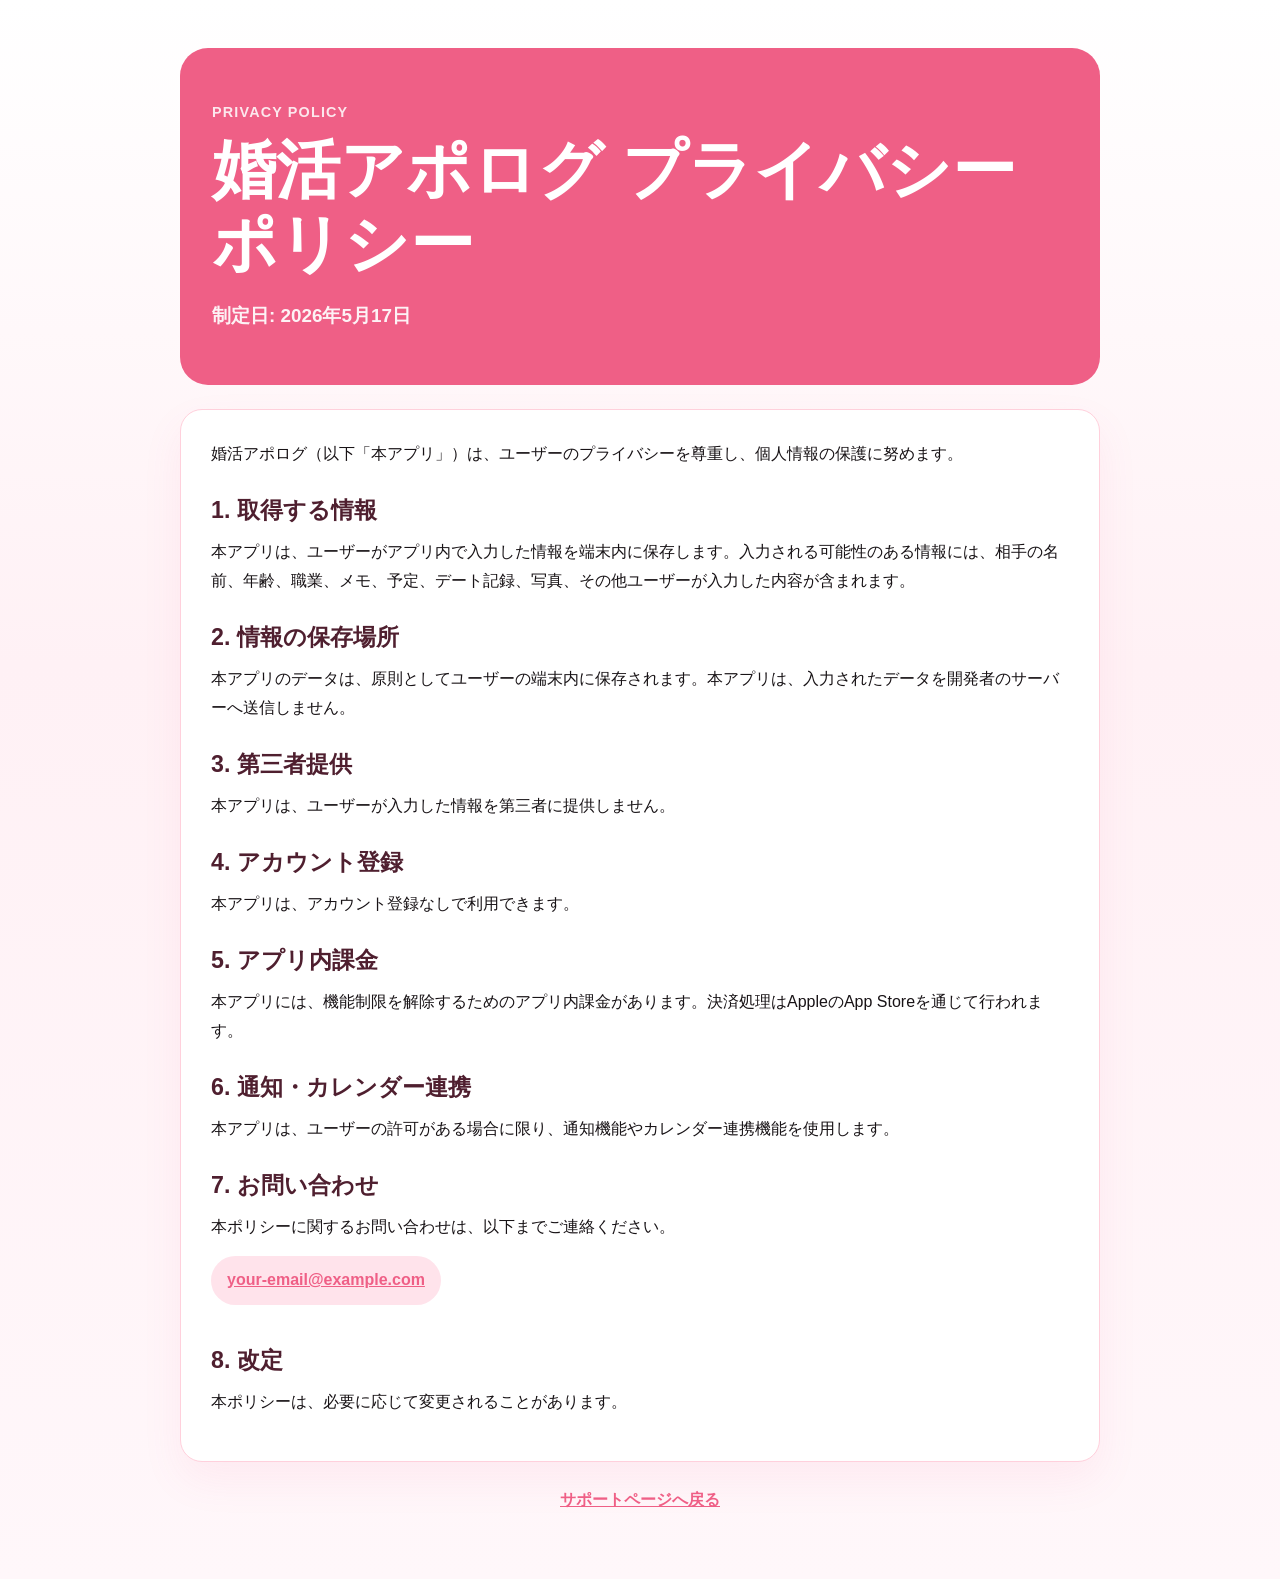
==== privacy.html @ 40fb6178 "Add files via upload Add support pages" ====
<!doctype html>
<html lang="ja">
<head>
  <meta charset="utf-8">
  <meta name="viewport" content="width=device-width, initial-scale=1">
  <title>婚活アポログ プライバシーポリシー</title>
  <meta name="description" content="婚活アポログのプライバシーポリシーです。">
  <link rel="stylesheet" href="./styles.css">
</head>
<body>
  <main class="page">
    <section class="hero">
      <p class="eyebrow">Privacy Policy</p>
      <h1>婚活アポログ プライバシーポリシー</h1>
      <p class="lead">制定日: 2026年5月17日</p>
    </section>

    <section class="section policy">
      <p>婚活アポログ（以下「本アプリ」）は、ユーザーのプライバシーを尊重し、個人情報の保護に努めます。</p>

      <h2>1. 取得する情報</h2>
      <p>本アプリは、ユーザーがアプリ内で入力した情報を端末内に保存します。入力される可能性のある情報には、相手の名前、年齢、職業、メモ、予定、デート記録、写真、その他ユーザーが入力した内容が含まれます。</p>

      <h2>2. 情報の保存場所</h2>
      <p>本アプリのデータは、原則としてユーザーの端末内に保存されます。本アプリは、入力されたデータを開発者のサーバーへ送信しません。</p>

      <h2>3. 第三者提供</h2>
      <p>本アプリは、ユーザーが入力した情報を第三者に提供しません。</p>

      <h2>4. アカウント登録</h2>
      <p>本アプリは、アカウント登録なしで利用できます。</p>

      <h2>5. アプリ内課金</h2>
      <p>本アプリには、機能制限を解除するためのアプリ内課金があります。決済処理はAppleのApp Storeを通じて行われます。</p>

      <h2>6. 通知・カレンダー連携</h2>
      <p>本アプリは、ユーザーの許可がある場合に限り、通知機能やカレンダー連携機能を使用します。</p>

      <h2>7. お問い合わせ</h2>
      <p>本ポリシーに関するお問い合わせは、以下までご連絡ください。</p>
      <p class="contact"><a href="mailto:your-email@example.com">your-email@example.com</a></p>

      <h2>8. 改定</h2>
      <p>本ポリシーは、必要に応じて変更されることがあります。</p>
    </section>

    <p class="back"><a href="./index.html">サポートページへ戻る</a></p>
  </main>
</body>
</html>
---- styles.css ----
:root {
  color-scheme: light;
  --accent: #ef5f86;
  --accent-dark: #4f1f2f;
  --bg: #fff1f5;
  --panel: #ffffff;
  --text: #181316;
  --muted: #6f666a;
  --line: #ffd0dc;
}

* {
  box-sizing: border-box;
}

body {
  margin: 0;
  font-family: -apple-system, BlinkMacSystemFont, "Hiragino Sans", "Yu Gothic", "Noto Sans JP", sans-serif;
  background: linear-gradient(180deg, #fff 0%, var(--bg) 42%, #fff7fa 100%);
  color: var(--text);
  line-height: 1.8;
}

a {
  color: var(--accent);
  font-weight: 700;
}

.page {
  width: min(920px, calc(100% - 32px));
  margin: 0 auto;
  padding: 48px 0 64px;
}

.hero {
  padding: 52px 32px;
  border-radius: 28px;
  background: var(--accent);
  color: white;
}

.eyebrow {
  margin: 0 0 8px;
  font-size: 0.9rem;
  font-weight: 800;
  letter-spacing: 0.08em;
  text-transform: uppercase;
  opacity: 0.85;
}

h1 {
  margin: 0;
  font-size: clamp(2rem, 7vw, 4rem);
  line-height: 1.15;
}

.lead {
  max-width: 680px;
  margin: 18px 0 0;
  font-size: 1.18rem;
  font-weight: 700;
  opacity: 0.92;
}

.section {
  margin-top: 24px;
  padding: 30px;
  border: 1px solid var(--line);
  border-radius: 22px;
  background: var(--panel);
  box-shadow: 0 18px 40px rgba(239, 95, 134, 0.08);
}

h2 {
  margin: 0 0 12px;
  color: var(--accent-dark);
  font-size: 1.45rem;
  line-height: 1.35;
}

h3 {
  margin: 0 0 4px;
  color: var(--accent-dark);
}

p {
  margin: 0 0 14px;
}

ul {
  margin: 8px 0 0;
  padding-left: 1.4rem;
}

.contact {
  display: inline-block;
  padding: 10px 16px;
  border-radius: 999px;
  background: #ffe3eb;
}

.features {
  display: grid;
  grid-template-columns: repeat(3, 1fr);
  gap: 14px;
  margin-top: 18px;
}

.features > div {
  padding: 18px;
  border-radius: 18px;
  background: #fff5f8;
}

.button {
  display: inline-block;
  padding: 12px 18px;
  border-radius: 999px;
  background: var(--accent);
  color: white;
  text-decoration: none;
}

.policy h2 {
  margin-top: 26px;
}

.back {
  margin: 24px 0 0;
  text-align: center;
}

@media (max-width: 720px) {
  .page {
    padding-top: 24px;
  }

  .hero,
  .section {
    padding: 24px;
  }

  .features {
    grid-template-columns: 1fr;
  }
}
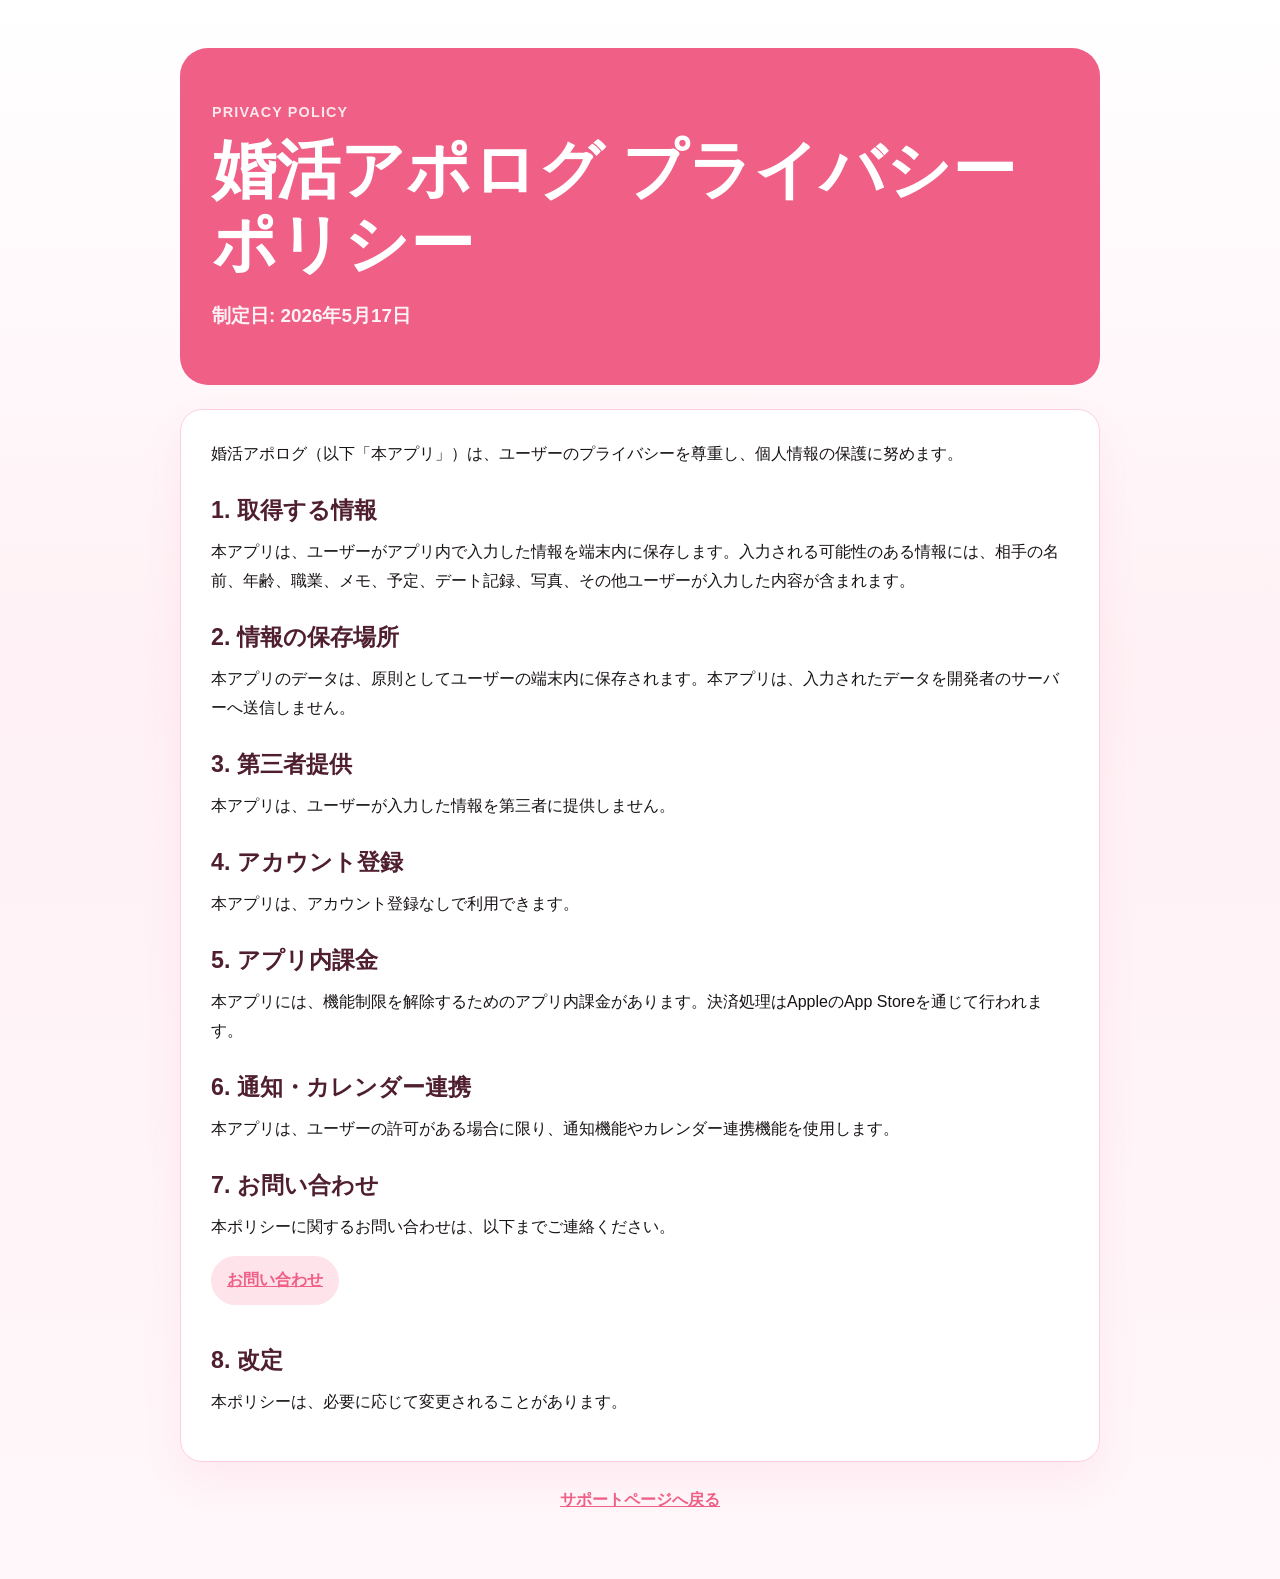
==== commit 7ba6b2d8: "Update privacy.html" ====
--- a/privacy.html
+++ b/privacy.html
@@ -38,7 +38,7 @@
 
       <h2>7. お問い合わせ</h2>
       <p>本ポリシーに関するお問い合わせは、以下までご連絡ください。</p>
-      <p class="contact"><a href="mailto:your-email@example.com">your-email@example.com</a></p>
+      <p class="contact"><a href="mailto:mailerdenight@gmail.com">お問い合わせ</a></p>
 
       <h2>8. 改定</h2>
       <p>本ポリシーは、必要に応じて変更されることがあります。</p>
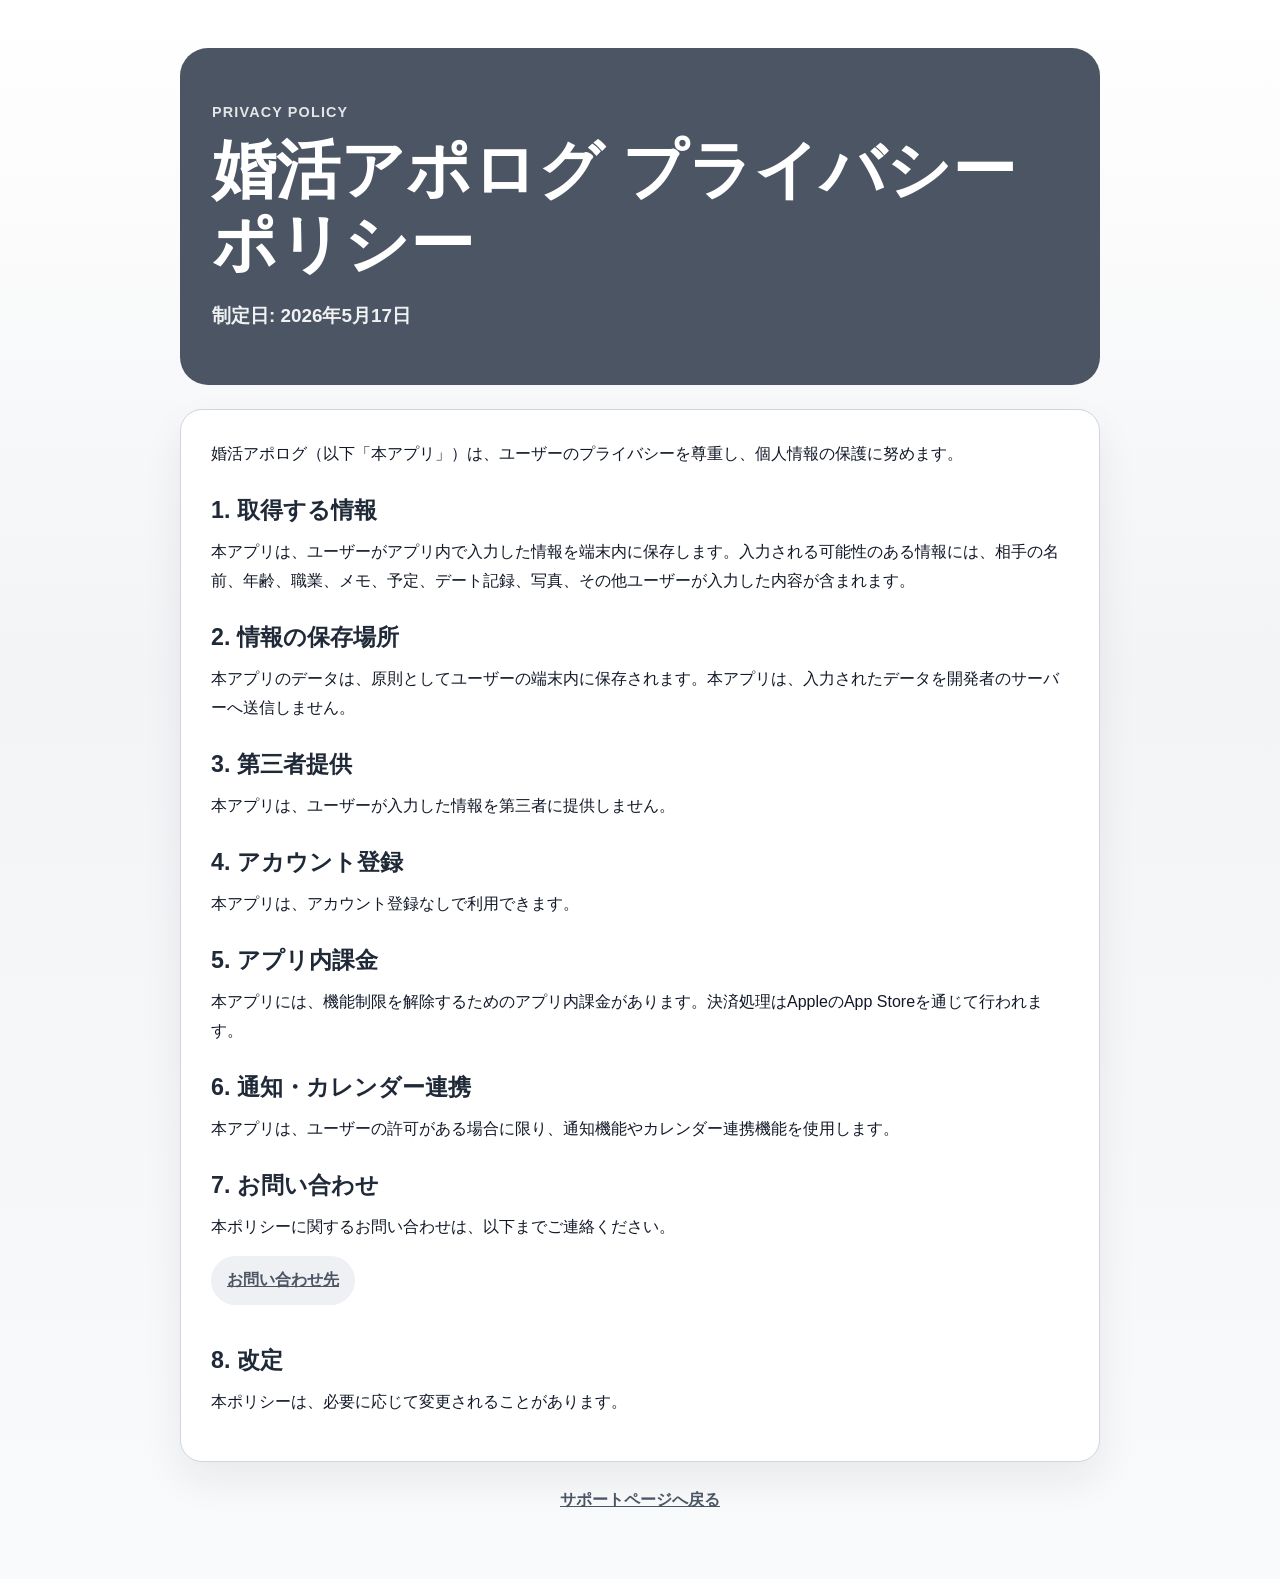
==== commit 1b3346e3: "Update contact link text in privacy policy" ====
--- a/privacy.html
+++ b/privacy.html
@@ -38,7 +38,7 @@
 
       <h2>7. お問い合わせ</h2>
       <p>本ポリシーに関するお問い合わせは、以下までご連絡ください。</p>
-      <p class="contact"><a href="mailto:mailerdenight@gmail.com">お問い合わせ</a></p>
+      <p class="contact"><a href="mailto:mailerdenight@gmail.com">お問い合わせ先</a></p>
 
       <h2>8. 改定</h2>
       <p>本ポリシーは、必要に応じて変更されることがあります。</p>
--- a/styles.css
+++ b/styles.css
@@ -1,12 +1,12 @@
 :root {
   color-scheme: light;
-  --accent: #ef5f86;
-  --accent-dark: #4f1f2f;
-  --bg: #fff1f5;
+  --accent: #4b5563;
+  --accent-dark: #1f2937;
+  --bg: #f3f4f6;
   --panel: #ffffff;
-  --text: #181316;
-  --muted: #6f666a;
-  --line: #ffd0dc;
+  --text: #111827;
+  --muted: #6b7280;
+  --line: #d1d5db;
 }
 
 * {
@@ -16,7 +16,7 @@
 body {
   margin: 0;
   font-family: -apple-system, BlinkMacSystemFont, "Hiragino Sans", "Yu Gothic", "Noto Sans JP", sans-serif;
-  background: linear-gradient(180deg, #fff 0%, var(--bg) 42%, #fff7fa 100%);
+  background: linear-gradient(180deg, #fff 0%, var(--bg) 42%, #f9fafb 100%);
   color: var(--text);
   line-height: 1.8;
 }
@@ -68,7 +68,7 @@
   border: 1px solid var(--line);
   border-radius: 22px;
   background: var(--panel);
-  box-shadow: 0 18px 40px rgba(239, 95, 134, 0.08);
+  box-shadow: 0 18px 40px rgba(17, 24, 39, 0.07);
 }
 
 h2 {
@@ -96,7 +96,7 @@
   display: inline-block;
   padding: 10px 16px;
   border-radius: 999px;
-  background: #ffe3eb;
+  background: #eef0f3;
 }
 
 .features {
@@ -109,7 +109,7 @@
 .features > div {
   padding: 18px;
   border-radius: 18px;
-  background: #fff5f8;
+  background: #f8fafc;
 }
 
 .button {
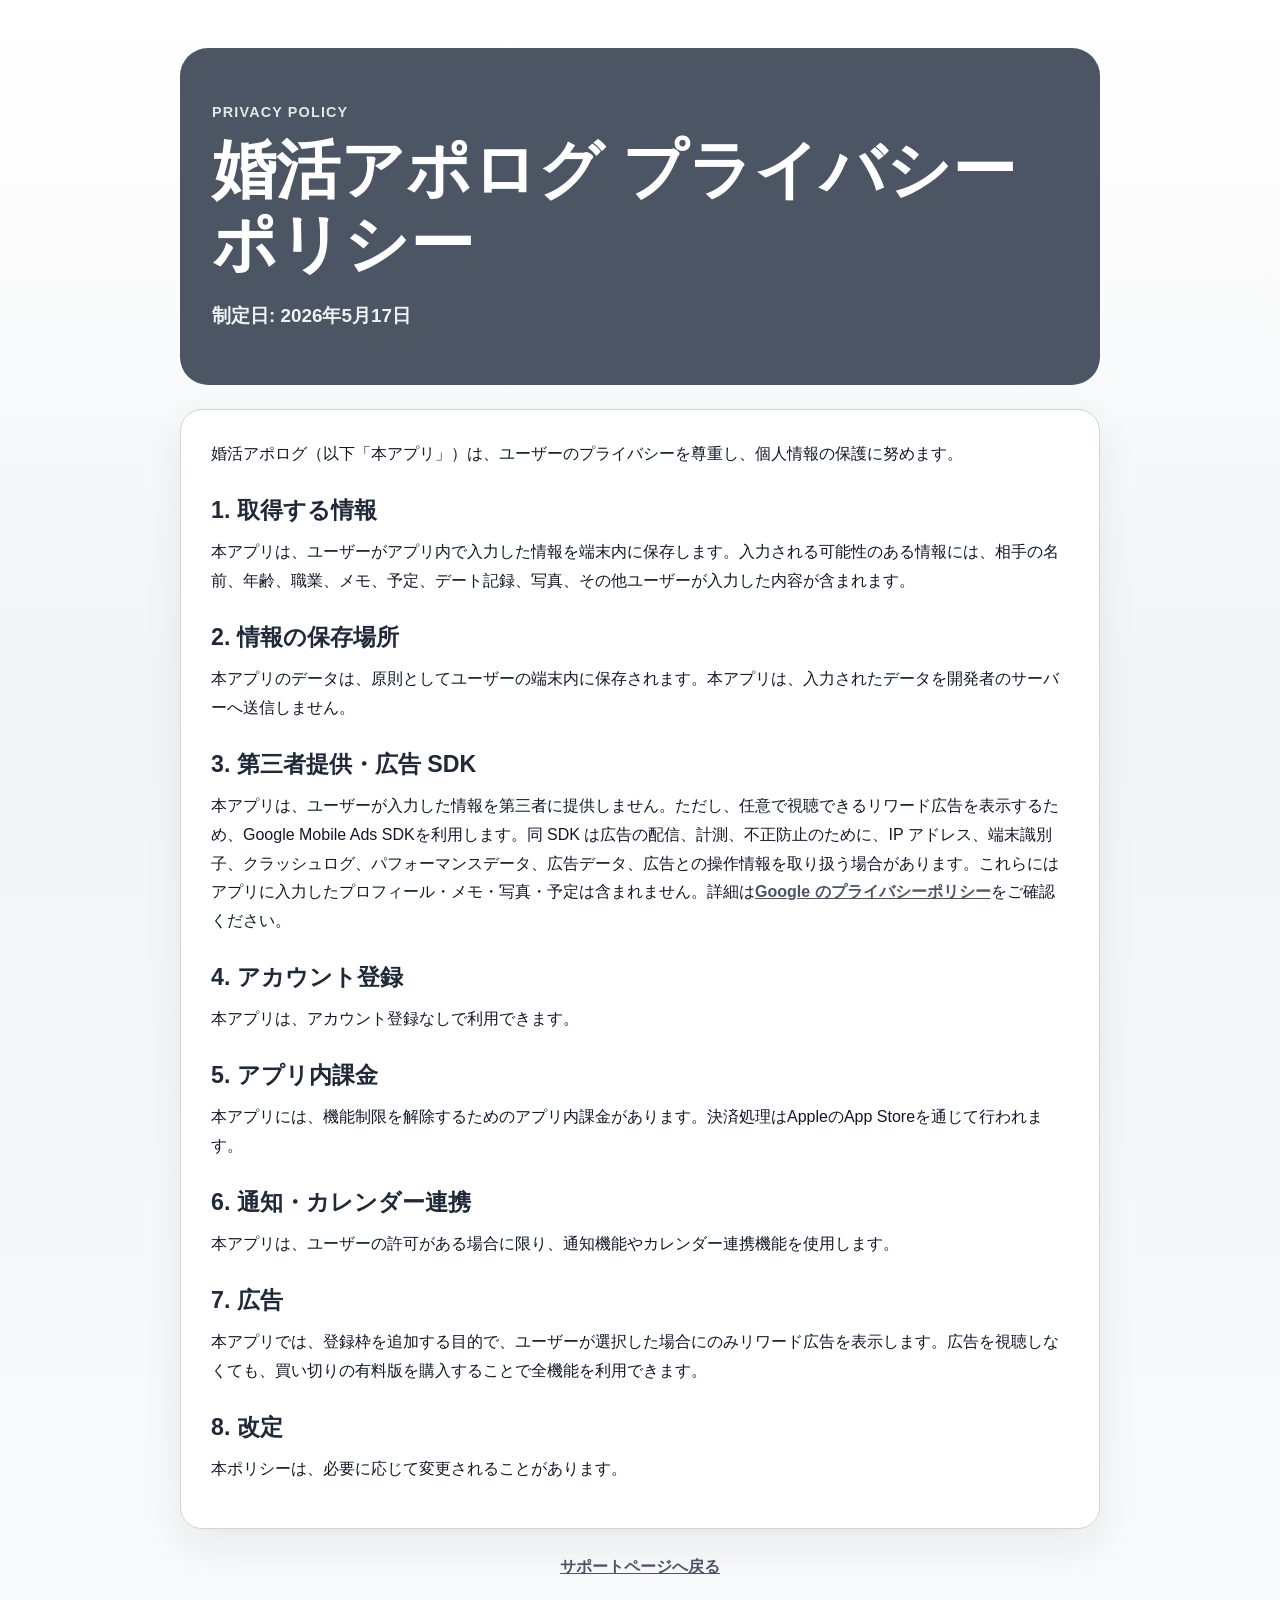
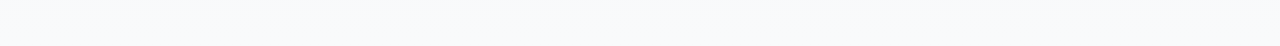
==== commit 56df8442: "Update privacy policy for rewarded ads" ====
--- a/privacy.html
+++ b/privacy.html
@@ -24,8 +24,8 @@
       <h2>2. 情報の保存場所</h2>
       <p>本アプリのデータは、原則としてユーザーの端末内に保存されます。本アプリは、入力されたデータを開発者のサーバーへ送信しません。</p>
 
-      <h2>3. 第三者提供</h2>
-      <p>本アプリは、ユーザーが入力した情報を第三者に提供しません。</p>
+      <h2>3. 第三者提供・広告 SDK</h2>
+      <p>本アプリは、ユーザーが入力した情報を第三者に提供しません。ただし、任意で視聴できるリワード広告を表示するため、Google Mobile Ads SDKを利用します。同 SDK は広告の配信、計測、不正防止のために、IP アドレス、端末識別子、クラッシュログ、パフォーマンスデータ、広告データ、広告との操作情報を取り扱う場合があります。これらにはアプリに入力したプロフィール・メモ・写真・予定は含まれません。詳細は<a href="https://policies.google.com/privacy">Google のプライバシーポリシー</a>をご確認ください。</p>
 
       <h2>4. アカウント登録</h2>
       <p>本アプリは、アカウント登録なしで利用できます。</p>
@@ -36,9 +36,8 @@
       <h2>6. 通知・カレンダー連携</h2>
       <p>本アプリは、ユーザーの許可がある場合に限り、通知機能やカレンダー連携機能を使用します。</p>
 
-      <h2>7. お問い合わせ</h2>
-      <p>本ポリシーに関するお問い合わせは、以下までご連絡ください。</p>
-      <p class="contact"><a href="mailto:mailerdenight@gmail.com">お問い合わせ先</a></p>
+      <h2>7. 広告</h2>
+      <p>本アプリでは、登録枠を追加する目的で、ユーザーが選択した場合にのみリワード広告を表示します。広告を視聴しなくても、買い切りの有料版を購入することで全機能を利用できます。</p>
 
       <h2>8. 改定</h2>
       <p>本ポリシーは、必要に応じて変更されることがあります。</p>
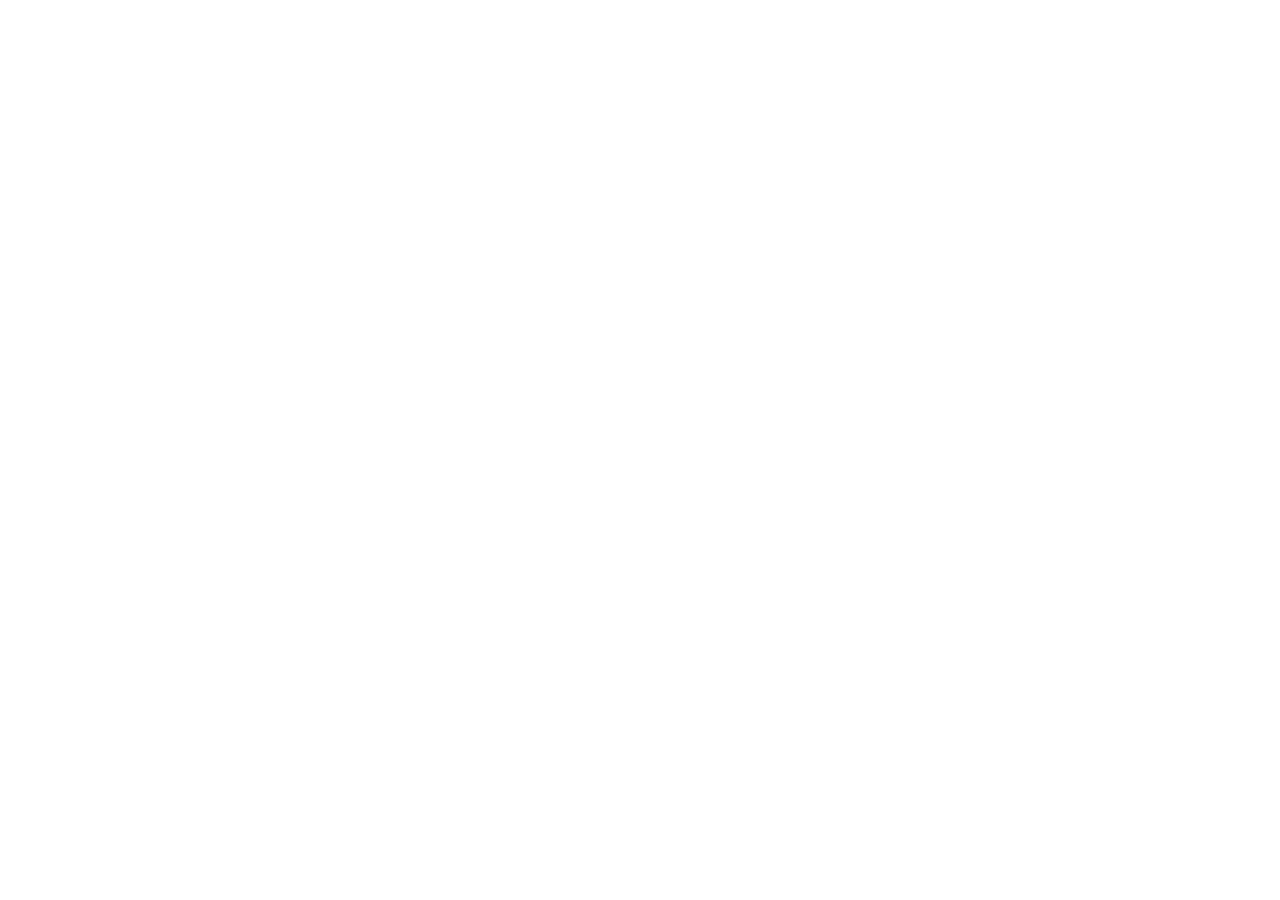
==== commit acc3d1c9: "Move website content to central app site and redirect legacy URLs" ====
--- a/privacy.html
+++ b/privacy.html
@@ -1,49 +1 @@
-<!doctype html>
-<html lang="ja">
-<head>
-  <meta charset="utf-8">
-  <meta name="viewport" content="width=device-width, initial-scale=1">
-  <title>婚活アポログ プライバシーポリシー</title>
-  <meta name="description" content="婚活アポログのプライバシーポリシーです。">
-  <link rel="stylesheet" href="./styles.css">
-</head>
-<body>
-  <main class="page">
-    <section class="hero">
-      <p class="eyebrow">Privacy Policy</p>
-      <h1>婚活アポログ プライバシーポリシー</h1>
-      <p class="lead">制定日: 2026年5月17日</p>
-    </section>
-
-    <section class="section policy">
-      <p>婚活アポログ（以下「本アプリ」）は、ユーザーのプライバシーを尊重し、個人情報の保護に努めます。</p>
-
-      <h2>1. 取得する情報</h2>
-      <p>本アプリは、ユーザーがアプリ内で入力した情報を端末内に保存します。入力される可能性のある情報には、相手の名前、年齢、職業、メモ、予定、デート記録、写真、その他ユーザーが入力した内容が含まれます。</p>
-
-      <h2>2. 情報の保存場所</h2>
-      <p>本アプリのデータは、原則としてユーザーの端末内に保存されます。本アプリは、入力されたデータを開発者のサーバーへ送信しません。</p>
-
-      <h2>3. 第三者提供・広告 SDK</h2>
-      <p>本アプリは、ユーザーが入力した情報を第三者に提供しません。ただし、任意で視聴できるリワード広告を表示するため、Google Mobile Ads SDKを利用します。同 SDK は広告の配信、計測、不正防止のために、IP アドレス、端末識別子、クラッシュログ、パフォーマンスデータ、広告データ、広告との操作情報を取り扱う場合があります。これらにはアプリに入力したプロフィール・メモ・写真・予定は含まれません。詳細は<a href="https://policies.google.com/privacy">Google のプライバシーポリシー</a>をご確認ください。</p>
-
-      <h2>4. アカウント登録</h2>
-      <p>本アプリは、アカウント登録なしで利用できます。</p>
-
-      <h2>5. アプリ内課金</h2>
-      <p>本アプリには、機能制限を解除するためのアプリ内課金があります。決済処理はAppleのApp Storeを通じて行われます。</p>
-
-      <h2>6. 通知・カレンダー連携</h2>
-      <p>本アプリは、ユーザーの許可がある場合に限り、通知機能やカレンダー連携機能を使用します。</p>
-
-      <h2>7. 広告</h2>
-      <p>本アプリでは、登録枠を追加する目的で、ユーザーが選択した場合にのみリワード広告を表示します。広告を視聴しなくても、買い切りの有料版を購入することで全機能を利用できます。</p>
-
-      <h2>8. 改定</h2>
-      <p>本ポリシーは、必要に応じて変更されることがあります。</p>
-    </section>
-
-    <p class="back"><a href="./index.html">サポートページへ戻る</a></p>
-  </main>
-</body>
-</html>
+<!doctype html><html lang="ja"><head><meta charset="utf-8"><meta name="viewport" content="width=device-width,initial-scale=1"><meta http-equiv="refresh" content="0; url=https://mailerdenight.github.io/konkatsu-apolog/privacy/"><link rel="canonical" href="https://mailerdenight.github.io/konkatsu-apolog/privacy/"><title>ページ移転のお知らせ</title></head><body><p>ページを移転しました。<a href="https://mailerdenight.github.io/konkatsu-apolog/privacy/">新しいページを開く</a></p></body></html>
